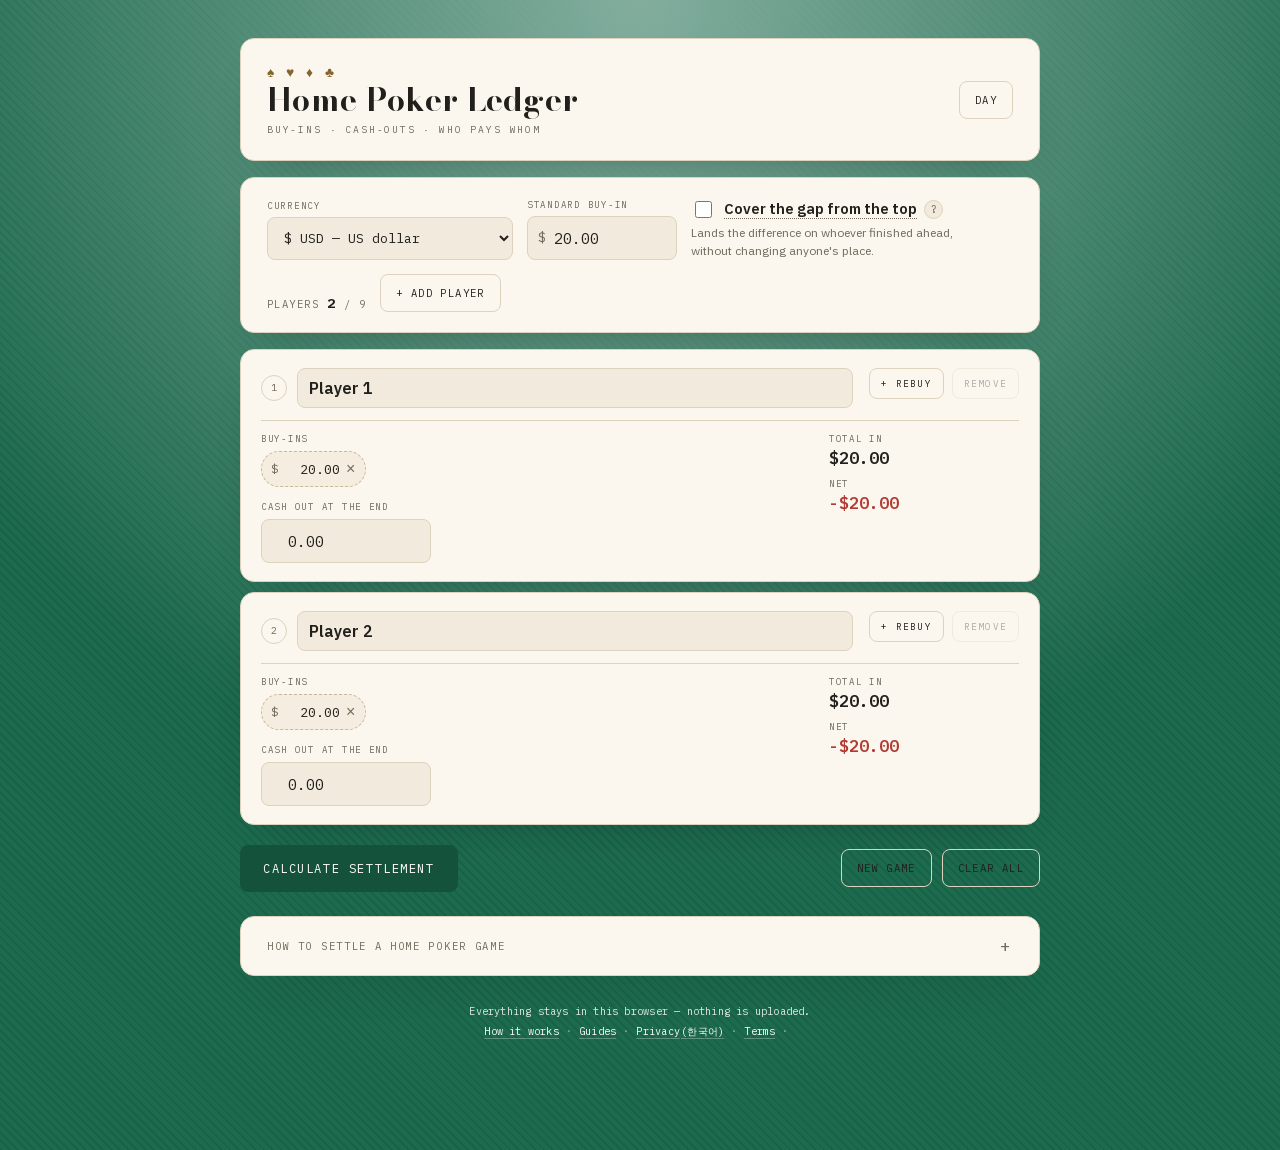
==== index.html @ dd22d35c "Always show the footer in English — remove the language-based swapping Two commits ago the footer re" ====
<!DOCTYPE html>
<html lang="en">
<head>
<meta charset="UTF-8">
<!-- Partial CSP. script-src is deliberately absent: Google supports only strict
     CSP with per-request nonces for AdSense (a domain allowlist breaks ad serving
     as their domains rotate), and GitHub Pages serves static files and cannot
     generate a nonce per request. frame-ancestors and X-Content-Type-Options are
     header-only and cannot be set from a meta tag at all. What is here is the
     subset that is both enforceable and safe for ads. See docs/launch-runbook.md. -->
<meta http-equiv="Content-Security-Policy" content="object-src 'none'; base-uri 'none'; form-action 'none'; upgrade-insecure-requests">
<meta name="referrer" content="strict-origin-when-cross-origin">
<meta name="viewport" content="width=device-width, initial-scale=1, viewport-fit=cover">
<title>Home Poker Ledger — free poker settlement calculator</title>
<meta name="description" content="Free home poker calculator. Enter each player's buy-ins and cash-out, and it works out who pays whom in the fewest transfers. 7 currencies, no signup.">
<meta name="theme-color" content="#14523c">
<meta name="apple-mobile-web-app-capable" content="yes">
<meta name="apple-mobile-web-app-status-bar-style" content="black-translucent">
<meta name="apple-mobile-web-app-title" content="Poker Ledger">
<link rel="apple-touch-icon" href="data:image/svg+xml,%3Csvg xmlns='http://www.w3.org/2000/svg' viewBox='0 0 180 180'%3E%3Crect width='180' height='180' rx='40' fill='%2314523c'/%3E%3Cpath d='M90 34c-14 20-42 34-42 58a26 26 0 0 0 42 20 26 26 0 0 0 42-20c0-24-28-38-42-58z' fill='%23fcfaf5'/%3E%3Cpath d='M84 112c2 14-4 22-10 28h32c-6-6-12-14-10-28z' fill='%23fcfaf5'/%3E%3C/svg%3E">
<link rel="preload" href="fonts/plex-sans-400-latin.woff2" as="font" type="font/woff2" crossorigin>
<link rel="preload" href="fonts/bodoni-700-latin.woff2" as="font" type="font/woff2" crossorigin>
<link rel="preload" href="fonts/plex-mono-400-latin.woff2" as="font" type="font/woff2" crossorigin>
<link rel="icon" href="data:image/svg+xml,%3Csvg xmlns='http://www.w3.org/2000/svg' viewBox='0 0 180 180'%3E%3Crect width='180' height='180' rx='40' fill='%2314523c'/%3E%3Cpath d='M90 34c-14 20-42 34-42 58a26 26 0 0 0 42 20 26 26 0 0 0 42-20c0-24-28-38-42-58z' fill='%23fcfaf5'/%3E%3Cpath d='M84 112c2 14-4 22-10 28h32c-6-6-12-14-10-28z' fill='%23fcfaf5'/%3E%3C/svg%3E">
<link rel="manifest" href="manifest.webmanifest">
<link rel="canonical" href="https://homepokerledger.com/">
<meta property="og:type" content="website">
<meta property="og:site_name" content="Home Poker Ledger">
<meta property="og:title" content="Home Poker Ledger — free poker settlement calculator">
<meta property="og:description" content="Free home poker calculator. Enter buy-ins and cash-outs for 2-9 players and get who pays whom in the fewest transfers.">
<meta property="og:url" content="https://homepokerledger.com/">
<meta property="og:image" content="https://homepokerledger.com/og.png">
<meta property="og:image:width" content="1200">
<meta property="og:image:height" content="630">
<meta property="og:image:alt" content="Home Poker Ledger — buy-ins, cash-outs, and who pays whom.">
<meta name="twitter:card" content="summary_large_image">
<meta name="twitter:title" content="Home Poker Ledger — free poker settlement calculator">
<meta name="twitter:description" content="Free home poker calculator. Enter buy-ins and cash-outs for 2-9 players and get who pays whom in the fewest transfers.">
<meta name="twitter:image" content="https://homepokerledger.com/og.png">

<style>
/* Self-hosted fonts — no third-party request, and no round trip to discover the
   URLs. Google Fonts required fetching a stylesheet from fonts.googleapis.com before
   the browser could even learn where the font files were, then a second connection to
   fonts.gstatic.com to get them. Both are gone.

   These are the exact woff2 subsets Google served, so the bytes on the wire are
   unchanged; only the origin is. IBM Plex and Bodoni Moda are both SIL OFL 1.1,
   which permits this — see fonts/OFL.txt.

   unicode-range means a browser fetches only the subsets a page actually needs;
   latin-ext is what carries the won sign, so a KRW user pulls it and nobody else does.
   The card suits and the transfer arrow are outside both subsets and fall back to a
   system font, exactly as they did before. */
@font-face{
  font-family:'Bodoni Moda';
  font-style:normal;
  font-weight:700;
  font-display:swap;
  src:url(fonts/bodoni-700-latin.woff2) format('woff2');
  unicode-range:U+0000-00FF, U+0131, U+0152-0153, U+02BB-02BC, U+02C6, U+02DA, U+02DC, U+0304, U+0308, U+0329, U+2000-206F, U+20AC, U+2122, U+2191, U+2193, U+2212, U+2215, U+FEFF, U+FFFD;
}
@font-face{
  font-family:'Bodoni Moda';
  font-style:normal;
  font-weight:700;
  font-display:swap;
  src:url(fonts/bodoni-700-latin-ext.woff2) format('woff2');
  unicode-range:U+0100-02BA, U+02BD-02C5, U+02C7-02CC, U+02CE-02D7, U+02DD-02FF, U+0304, U+0308, U+0329, U+1D00-1DBF, U+1E00-1E9F, U+1EF2-1EFF, U+2020, U+20A0-20AB, U+20AD-20C0, U+2113, U+2C60-2C7F, U+A720-A7FF;
}
@font-face{
  font-family:'IBM Plex Sans';
  font-style:normal;
  font-weight:400;
  font-display:swap;
  src:url(fonts/plex-sans-400-latin.woff2) format('woff2');
  unicode-range:U+0000-00FF, U+0131, U+0152-0153, U+02BB-02BC, U+02C6, U+02DA, U+02DC, U+0304, U+0308, U+0329, U+2000-206F, U+20AC, U+2122, U+2191, U+2193, U+2212, U+2215, U+FEFF, U+FFFD;
}
@font-face{
  font-family:'IBM Plex Sans';
  font-style:normal;
  font-weight:400;
  font-display:swap;
  src:url(fonts/plex-sans-400-latin-ext.woff2) format('woff2');
  unicode-range:U+0100-02BA, U+02BD-02C5, U+02C7-02CC, U+02CE-02D7, U+02DD-02FF, U+0304, U+0308, U+0329, U+1D00-1DBF, U+1E00-1E9F, U+1EF2-1EFF, U+2020, U+20A0-20AB, U+20AD-20C0, U+2113, U+2C60-2C7F, U+A720-A7FF;
}
@font-face{
  font-family:'IBM Plex Sans';
  font-style:normal;
  font-weight:500;
  font-display:swap;
  src:url(fonts/plex-sans-500-latin.woff2) format('woff2');
  unicode-range:U+0000-00FF, U+0131, U+0152-0153, U+02BB-02BC, U+02C6, U+02DA, U+02DC, U+0304, U+0308, U+0329, U+2000-206F, U+20AC, U+2122, U+2191, U+2193, U+2212, U+2215, U+FEFF, U+FFFD;
}
@font-face{
  font-family:'IBM Plex Sans';
  font-style:normal;
  font-weight:500;
  font-display:swap;
  src:url(fonts/plex-sans-500-latin-ext.woff2) format('woff2');
  unicode-range:U+0100-02BA, U+02BD-02C5, U+02C7-02CC, U+02CE-02D7, U+02DD-02FF, U+0304, U+0308, U+0329, U+1D00-1DBF, U+1E00-1E9F, U+1EF2-1EFF, U+2020, U+20A0-20AB, U+20AD-20C0, U+2113, U+2C60-2C7F, U+A720-A7FF;
}
@font-face{
  font-family:'IBM Plex Sans';
  font-style:normal;
  font-weight:600;
  font-display:swap;
  src:url(fonts/plex-sans-600-latin.woff2) format('woff2');
  unicode-range:U+0000-00FF, U+0131, U+0152-0153, U+02BB-02BC, U+02C6, U+02DA, U+02DC, U+0304, U+0308, U+0329, U+2000-206F, U+20AC, U+2122, U+2191, U+2193, U+2212, U+2215, U+FEFF, U+FFFD;
}
@font-face{
  font-family:'IBM Plex Sans';
  font-style:normal;
  font-weight:600;
  font-display:swap;
  src:url(fonts/plex-sans-600-latin-ext.woff2) format('woff2');
  unicode-range:U+0100-02BA, U+02BD-02C5, U+02C7-02CC, U+02CE-02D7, U+02DD-02FF, U+0304, U+0308, U+0329, U+1D00-1DBF, U+1E00-1E9F, U+1EF2-1EFF, U+2020, U+20A0-20AB, U+20AD-20C0, U+2113, U+2C60-2C7F, U+A720-A7FF;
}
@font-face{
  font-family:'IBM Plex Sans';
  font-style:normal;
  font-weight:700;
  font-display:swap;
  src:url(fonts/plex-sans-700-latin.woff2) format('woff2');
  unicode-range:U+0000-00FF, U+0131, U+0152-0153, U+02BB-02BC, U+02C6, U+02DA, U+02DC, U+0304, U+0308, U+0329, U+2000-206F, U+20AC, U+2122, U+2191, U+2193, U+2212, U+2215, U+FEFF, U+FFFD;
}
@font-face{
  font-family:'IBM Plex Sans';
  font-style:normal;
  font-weight:700;
  font-display:swap;
  src:url(fonts/plex-sans-700-latin-ext.woff2) format('woff2');
  unicode-range:U+0100-02BA, U+02BD-02C5, U+02C7-02CC, U+02CE-02D7, U+02DD-02FF, U+0304, U+0308, U+0329, U+1D00-1DBF, U+1E00-1E9F, U+1EF2-1EFF, U+2020, U+20A0-20AB, U+20AD-20C0, U+2113, U+2C60-2C7F, U+A720-A7FF;
}
@font-face{
  font-family:'IBM Plex Mono';
  font-style:normal;
  font-weight:400;
  font-display:swap;
  src:url(fonts/plex-mono-400-latin.woff2) format('woff2');
  unicode-range:U+0000-00FF, U+0131, U+0152-0153, U+02BB-02BC, U+02C6, U+02DA, U+02DC, U+0304, U+0308, U+0329, U+2000-206F, U+20AC, U+2122, U+2191, U+2193, U+2212, U+2215, U+FEFF, U+FFFD;
}
@font-face{
  font-family:'IBM Plex Mono';
  font-style:normal;
  font-weight:400;
  font-display:swap;
  src:url(fonts/plex-mono-400-latin-ext.woff2) format('woff2');
  unicode-range:U+0100-02BA, U+02BD-02C5, U+02C7-02CC, U+02CE-02D7, U+02DD-02FF, U+0304, U+0308, U+0329, U+1D00-1DBF, U+1E00-1E9F, U+1EF2-1EFF, U+2020, U+20A0-20AB, U+20AD-20C0, U+2113, U+2C60-2C7F, U+A720-A7FF;
}
@font-face{
  font-family:'IBM Plex Mono';
  font-style:normal;
  font-weight:500;
  font-display:swap;
  src:url(fonts/plex-mono-500-latin.woff2) format('woff2');
  unicode-range:U+0000-00FF, U+0131, U+0152-0153, U+02BB-02BC, U+02C6, U+02DA, U+02DC, U+0304, U+0308, U+0329, U+2000-206F, U+20AC, U+2122, U+2191, U+2193, U+2212, U+2215, U+FEFF, U+FFFD;
}
@font-face{
  font-family:'IBM Plex Mono';
  font-style:normal;
  font-weight:500;
  font-display:swap;
  src:url(fonts/plex-mono-500-latin-ext.woff2) format('woff2');
  unicode-range:U+0100-02BA, U+02BD-02C5, U+02C7-02CC, U+02CE-02D7, U+02DD-02FF, U+0304, U+0308, U+0329, U+1D00-1DBF, U+1E00-1E9F, U+1EF2-1EFF, U+2020, U+20A0-20AB, U+20AD-20C0, U+2113, U+2C60-2C7F, U+A720-A7FF;
}
@font-face{
  font-family:'IBM Plex Mono';
  font-style:normal;
  font-weight:600;
  font-display:swap;
  src:url(fonts/plex-mono-600-latin.woff2) format('woff2');
  unicode-range:U+0000-00FF, U+0131, U+0152-0153, U+02BB-02BC, U+02C6, U+02DA, U+02DC, U+0304, U+0308, U+0329, U+2000-206F, U+20AC, U+2122, U+2191, U+2193, U+2212, U+2215, U+FEFF, U+FFFD;
}
@font-face{
  font-family:'IBM Plex Mono';
  font-style:normal;
  font-weight:600;
  font-display:swap;
  src:url(fonts/plex-mono-600-latin-ext.woff2) format('woff2');
  unicode-range:U+0100-02BA, U+02BD-02C5, U+02C7-02CC, U+02CE-02D7, U+02DD-02FF, U+0304, U+0308, U+0329, U+1D00-1DBF, U+1E00-1E9F, U+1EF2-1EFF, U+2020, U+20A0-20AB, U+20AD-20C0, U+2113, U+2C60-2C7F, U+A720-A7FF;
}
@font-face{
  font-family:'IBM Plex Mono';
  font-style:normal;
  font-weight:700;
  font-display:swap;
  src:url(fonts/plex-mono-700-latin.woff2) format('woff2');
  unicode-range:U+0000-00FF, U+0131, U+0152-0153, U+02BB-02BC, U+02C6, U+02DA, U+02DC, U+0304, U+0308, U+0329, U+2000-206F, U+20AC, U+2122, U+2191, U+2193, U+2212, U+2215, U+FEFF, U+FFFD;
}
@font-face{
  font-family:'IBM Plex Mono';
  font-style:normal;
  font-weight:700;
  font-display:swap;
  src:url(fonts/plex-mono-700-latin-ext.woff2) format('woff2');
  unicode-range:U+0100-02BA, U+02BD-02C5, U+02C7-02CC, U+02CE-02D7, U+02DD-02FF, U+0304, U+0308, U+0329, U+1D00-1DBF, U+1E00-1E9F, U+1EF2-1EFF, U+2020, U+20A0-20AB, U+20AD-20C0, U+2113, U+2C60-2C7F, U+A720-A7FF;
}
  :root{
    --display:'Bodoni Moda',Didot,'Bodoni MT',Georgia,serif;
    --body:'IBM Plex Sans','Helvetica Neue',Arial,sans-serif;
    --mono:'IBM Plex Mono','SFMono-Regular',Consolas,monospace;

    --felt:#1d6b4f;
    --felt-deep:#14523c;
    --rail:#6b3f22;
    --card:#fbf7ef;
    --card-edge:#ddd2bd;
    --card-sunk:#f2ebdd;
    --ink:#22201c;
    --ink-soft:#716a5d;
    --gold:#84662c;
    --win:#1c7a4f;
    --loss:#b23b34;
    --flat:#716a5d;
    --alert:#9f6028;
    --alert-bg:#fdf1df;
    --ok-bg:#e9f5ed;
    --chip:#f4ede0;
    --chip-edge:#c8b998;
    --shadow:rgba(10,26,20,.42);
    --on-felt:#fcfaf5;
    --on-felt-dim:#dfe8e2;
  }
  @media (prefers-color-scheme: dark){
    :root:not([data-theme="light"]){
      --felt:#0d3527;
      --felt-deep:#07231a;
      --rail:#2e1c10;
      --card:#161c1a;
      --card-edge:#2c3a35;
      --card-sunk:#101614;
      --ink:#eee7da;
      --ink-soft:#93a09a;
      --gold:#d8b061;
      --win:#5fcf94;
      --loss:#f0776c;
      --flat:#93a09a;
      --alert:#eca85e;
      --alert-bg:#2a1f10;
      --ok-bg:#10261b;
      --chip:#1d2623;
      --chip-edge:#3a4a44;
      --shadow:rgba(0,0,0,.6);
      --on-felt:#eef3ef;
      --on-felt-dim:#a9bbb2;
    }
  }
  :root[data-theme="dark"]{
    --felt:#0d3527;
    --felt-deep:#07231a;
    --rail:#2e1c10;
    --card:#161c1a;
    --card-edge:#2c3a35;
    --card-sunk:#101614;
    --ink:#eee7da;
    --ink-soft:#93a09a;
    --gold:#d8b061;
    --win:#5fcf94;
    --loss:#f0776c;
    --flat:#93a09a;
    --alert:#eca85e;
    --alert-bg:#2a1f10;
    --ok-bg:#10261b;
    --chip:#1d2623;
    --chip-edge:#3a4a44;
    --shadow:rgba(0,0,0,.6);
    --on-felt:#eef3ef;
    --on-felt-dim:#a9bbb2;
  }

  *{ box-sizing:border-box; }

  body{
    margin:0;
    color:var(--ink);
    font-family:var(--body);
    background-color:var(--felt);
    background-image:
      radial-gradient(circle at 50% 0%, color-mix(in srgb, var(--felt) 55%, #ffffff) 0%, transparent 62%),
      repeating-linear-gradient(45deg, color-mix(in srgb, var(--felt-deep) 40%, transparent) 0 2px, transparent 2px 6px);
    min-height:100vh;
  }
  img{ max-width:100%; }
  [hidden]{ display:none !important; }

  .table{
    max-width:840px;
    margin:clamp(12px,3vw,44px) auto;
    padding:0 clamp(10px,2.4vw,20px) clamp(40px,6vw,70px);
  }

  /* ---- header ---- */
  .rail{
    background:var(--card);
    border:1px solid var(--card-edge);
    border-radius:14px;
    box-shadow:0 20px 44px -26px var(--shadow);
    padding:clamp(16px,3vw,24px) clamp(16px,3vw,26px);
    display:flex;
    align-items:center;
    gap:14px;
    flex-wrap:wrap;
  }
  .brand{ flex:1 1 auto; min-width:0; }
  .suits{
    font-size:.86rem;
    letter-spacing:.32em;
    color:var(--gold);
    margin-bottom:2px;
  }
  h1{
    font-family:var(--display);
    font-weight:700;
    font-size:clamp(1.6rem,3.4vw+.7rem,2.5rem);
    line-height:1.05;
    margin:0;
    letter-spacing:.01em;
  }
  .sub{
    font-family:var(--mono);
    font-size:.6rem;
    letter-spacing:.19em;
    text-transform:uppercase;
    color:var(--ink-soft);
    margin-top:6px;
  }
  .lbl{
    font-family:var(--mono);
    font-size:.57rem;
    letter-spacing:.19em;
    text-transform:uppercase;
    color:var(--ink-soft);
    display:block;
  }

  /* ---- buttons ---- */
  .btn{
    font-family:var(--mono);
    text-transform:uppercase;
    letter-spacing:.13em;
    font-size:.66rem;
    padding:11px 15px;
    border:1.5px solid var(--card-edge);
    border-radius:8px;
    background:var(--card);
    color:var(--ink);
    cursor:pointer;
    transition:background .15s ease, color .15s ease, border-color .15s ease;
  }
  .btn:hover:not(:disabled){ background:var(--ink); color:var(--card); border-color:var(--ink); }
  .btn:focus-visible{ outline:2px solid var(--gold); outline-offset:2px; }
  .btn:disabled{ opacity:.35; cursor:not-allowed; }
  .btn.primary{
    background:var(--felt-deep);
    border-color:var(--felt-deep);
    color:var(--on-felt);
    font-size:.76rem;
    padding:15px 22px;
  }
  .btn.primary:hover:not(:disabled){ background:var(--ink); border-color:var(--ink); color:var(--card); }
  .btn.ghost{ background:transparent; }
  .btn.tiny{ font-size:.58rem; padding:8px 11px; }

  /* ---- setup bar ---- */
  .setup{
    margin-top:clamp(12px,2vw,16px);
    background:var(--card);
    border:1px solid var(--card-edge);
    border-radius:14px;
    box-shadow:0 20px 44px -26px var(--shadow);
    padding:clamp(14px,2.4vw,20px) clamp(16px,3vw,26px);
    display:flex;
    align-items:flex-end;
    gap:14px;
    flex-wrap:wrap;
  }
  .field{ display:flex; flex-direction:column; gap:5px; }
  .money{
    position:relative;
    display:flex;
    align-items:center;
  }
  .money .cur{
    position:absolute;
    left:11px;
    font-family:var(--mono);
    font-size:.82rem;
    color:var(--ink-soft);
    pointer-events:none;
    white-space:nowrap;
  }
  input[type="text"],input[type="number"]{
    font-family:var(--mono);
    font-size:.95rem;
    color:var(--ink);
    background:var(--card-sunk);
    border:1.5px solid var(--card-edge);
    border-radius:8px;
    padding:11px 12px;
    width:100%;
    -moz-appearance:textfield;
  }
  input::-webkit-outer-spin-button,input::-webkit-inner-spin-button{ -webkit-appearance:none; margin:0; }
  input:focus-visible{ outline:2px solid var(--gold); outline-offset:1px; }
  /* --cur-pad is set from JS to the measured symbol width, so "CN¥" and "$"
     both clear the digits. */
  .money input{ padding-left:var(--cur-pad,24px); font-variant-numeric:tabular-nums; }
  input.bad{ border-color:var(--loss); background:color-mix(in srgb, var(--loss) 12%, var(--card-sunk)); }
  .w-default{ width:150px; }
  select#currency{
    font-family:var(--mono);
    font-size:.82rem;
    color:var(--ink);
    background:var(--card-sunk);
    border:1.5px solid var(--card-edge);
    border-radius:8px;
    padding:11px 12px;
    cursor:pointer;
    min-width:190px;
  }
  select#currency:focus-visible{ outline:2px solid var(--gold); outline-offset:1px; }

  .notice{
    margin:10px 0 0;
    background:var(--alert-bg);
    border:1.5px solid var(--alert);
    border-radius:10px;
    padding:11px 14px;
    font-size:.86rem;
    line-height:1.5;
    color:var(--ink);
  }
  .setup .spacer{ flex:1 1 auto; }
  .field.grow{ flex:1 1 300px; min-width:240px; gap:3px; position:relative; }
  .check-row{ display:flex; align-items:center; gap:7px; }
  .term{ border-bottom:1px dotted var(--ink-soft); cursor:help; }
  .info{
    flex:none;
    width:19px; height:19px;
    border-radius:50%;
    border:1.5px solid var(--card-edge);
    background:var(--card-sunk);
    color:var(--ink-soft);
    font-family:var(--mono);
    font-size:.66rem;
    line-height:1;
    padding:0;
    cursor:pointer;
    display:grid;
    place-items:center;
  }
  .info:hover,.info[aria-expanded="true"]{
    background:var(--felt-deep);
    border-color:var(--felt-deep);
    color:var(--on-felt);
  }
  .info:focus-visible{ outline:2px solid var(--gold); outline-offset:2px; }

  .tip{
    position:absolute;
    top:calc(100% + 8px);
    left:0;
    z-index:20;
    width:min(380px, calc(100vw - 44px));
    background:var(--card);
    border:1.5px solid var(--card-edge);
    border-radius:12px;
    box-shadow:0 26px 54px -22px var(--shadow);
    padding:15px 17px;
    font-size:.82rem;
    line-height:1.6;
    color:var(--ink);
  }
  .tip b{ display:block; font-size:.58rem; font-family:var(--mono);
          letter-spacing:.19em; text-transform:uppercase; color:var(--ink-soft);
          margin-bottom:8px; }
  .tip p{ margin:0 0 9px; }
  .tip .eg{
    display:flex; flex-direction:column; gap:4px;
    background:var(--card-sunk);
    border-left:2.5px solid var(--gold);
    border-radius:0 8px 8px 0;
    padding:10px 12px;
    margin:11px 0 9px;
    font-family:var(--mono);
    font-size:.73rem;
    line-height:1.55;
  }
  .tip .eg b{ display:inline; font-family:var(--mono); font-size:.73rem;
              letter-spacing:0; text-transform:none; color:var(--ink); margin:0; }
  .tip .eg-h{ color:var(--ink-soft); letter-spacing:.04em; }
  .tip .tip-foot{ margin:0; color:var(--ink-soft); font-size:.76rem; }
  .check{
    display:flex;
    align-items:center;
    gap:9px;
    cursor:pointer;
    font-size:.92rem;
    font-weight:600;
  }
  .check input{
    width:17px; height:17px;
    accent-color:var(--felt);
    cursor:pointer;
    flex:none;
  }
  .check input:focus-visible{ outline:2px solid var(--gold); outline-offset:2px; }
  .hint{
    font-size:.75rem;
    line-height:1.5;
    color:var(--ink-soft);
    max-width:46ch;
  }
  .count{
    font-family:var(--mono);
    font-size:.66rem;
    letter-spacing:.14em;
    text-transform:uppercase;
    color:var(--ink-soft);
    white-space:nowrap;
  }
  .count b{ color:var(--ink); font-size:.86rem; }

  /* ---- player rows ---- */
  .players{ margin-top:clamp(12px,2vw,16px); display:flex; flex-direction:column; gap:10px; }
  .seat{
    background:var(--card);
    border:1px solid var(--card-edge);
    border-radius:14px;
    box-shadow:0 18px 40px -28px var(--shadow);
    padding:clamp(13px,2.2vw,18px) clamp(14px,2.6vw,20px);
    display:grid;
    grid-template-columns:1fr auto;
    gap:12px 16px;
    align-items:start;
  }
  .seat-head{ display:flex; align-items:center; gap:10px; min-width:0; }
  .seat-no{
    font-family:var(--mono);
    font-size:.62rem;
    color:var(--ink-soft);
    border:1.5px solid var(--card-edge);
    border-radius:50%;
    width:26px; height:26px;
    display:grid; place-items:center;
    flex:none;
  }
  .seat-head input{ font-family:var(--body); font-weight:600; font-size:1rem; padding:9px 11px; }
  .seat-tools{ display:flex; align-items:center; gap:8px; }

  .stakes{
    grid-column:1 / -1;
    display:grid;
    grid-template-columns:1fr;
    gap:12px;
    border-top:1px solid var(--card-edge);
    padding-top:12px;
  }
  @media (min-width:660px){
    .stakes{ grid-template-columns:1fr 190px; align-items:start; }
  }

  .chips{ display:flex; flex-wrap:wrap; align-items:center; gap:7px; margin-top:6px; }
  .chip{
    position:relative;
    display:inline-flex;
    align-items:center;
    background:var(--chip);
    border:1.5px dashed var(--chip-edge);
    border-radius:999px;
    padding-left:9px;
  }
  .chip input{
    width:64px;
    border:0;
    background:transparent;
    padding:8px 2px 8px 8px;
    font-size:.85rem;
    text-align:right;
    font-variant-numeric:tabular-nums;
  }
  .chip input:focus-visible{ outline:2px solid var(--gold); outline-offset:1px; border-radius:4px; }
  .chip .cur{ font-family:var(--mono); font-size:.72rem; color:var(--ink-soft); }
  .chip .x{
    border:0;
    background:transparent;
    color:var(--ink-soft);
    cursor:pointer;
    font-size:1rem;
    line-height:1;
    padding:8px 10px 8px 4px;
    border-radius:999px;
  }
  .chip .x:hover{ color:var(--loss); }
  .chip .x:focus-visible{ outline:2px solid var(--gold); outline-offset:-2px; }
  .chip.bad{ border-color:var(--loss); border-style:solid; }
  .no-chips{
    font-family:var(--mono);
    font-size:.68rem;
    color:var(--ink-soft);
    padding:8px 0;
  }

  .tally{
    display:flex;
    gap:18px;
    justify-content:flex-start;
    font-family:var(--mono);
    font-variant-numeric:tabular-nums;
    margin-top:10px;
  }
  @media (min-width:660px){
    .tally{ flex-direction:column; gap:10px; margin-top:0; }
  }
  .tally div{ min-width:0; }
  .tally .v{ font-size:1.02rem; font-weight:600; display:block; margin-top:2px; }
  .v.up{ color:var(--win); }
  .v.down{ color:var(--loss); }
  .v.flat{ color:var(--flat); }


  /* ---- guide ---- */
  .guide{
    margin-top:clamp(16px,2.6vw,24px);
    background:var(--card);
    border:1px solid var(--card-edge);
    border-radius:14px;
    box-shadow:0 20px 44px -26px var(--shadow);
    overflow:hidden;
  }
  .guide summary{
    cursor:pointer;
    padding:clamp(15px,2.4vw,20px) clamp(16px,3vw,26px);
    font-family:var(--mono);
    font-size:.66rem;
    letter-spacing:.16em;
    text-transform:uppercase;
    color:var(--ink-soft);
    list-style:none;
    display:flex;
    align-items:center;
    gap:10px;
  }
  .guide summary::-webkit-details-marker{ display:none; }
  .guide summary::after{
    content:"+";
    margin-left:auto;
    font-size:1.1rem;
    line-height:1;
    color:var(--ink-soft);
  }
  .guide[open] summary::after{ content:"\2212"; }
  .guide summary:hover{ color:var(--ink); }
  .guide summary:focus-visible{ outline:2px solid var(--gold); outline-offset:-3px; }
  .guide-body{
    padding:0 clamp(16px,3vw,26px) clamp(20px,3vw,30px);
    max-width:68ch;
    font-size:.94rem;
    line-height:1.72;
    color:var(--ink);
  }
  .guide-body .lede{
    font-size:1.02rem;
    color:var(--ink);
    border-left:2.5px solid var(--gold);
    padding-left:15px;
    margin-top:0;
  }
  .guide-body h2{
    font-family:var(--display);
    font-weight:700;
    font-size:1.32rem;
    line-height:1.25;
    margin:30px 0 10px;
    text-wrap:balance;
  }
  .guide-body h3{
    font-family:var(--body);
    font-weight:700;
    font-size:1rem;
    margin:22px 0 8px;
  }
  .guide-body p{ margin:0 0 13px; }
  .guide-body ul{ margin:0 0 15px; padding-left:20px; }
  .guide-body li{ margin-bottom:7px; }
  .guide-body strong{ font-weight:700; }

  /* ---- actions ---- */
  .actions{
    margin-top:clamp(14px,2.4vw,20px);
    display:flex;
    gap:10px;
    flex-wrap:wrap;
    align-items:center;
  }
  .actions .spacer{ flex:1 1 auto; }

  /* ---- results ---- */
  .result{
    margin-top:clamp(14px,2.4vw,20px);
    background:var(--card);
    border:1px solid var(--card-edge);
    border-radius:14px;
    box-shadow:0 22px 50px -26px var(--shadow);
    padding:clamp(16px,3vw,26px);
  }
  .result h2{
    font-family:var(--display);
    font-weight:700;
    font-size:1.5rem;
    margin:0 0 4px;
  }
  .banner{
    border-radius:10px;
    padding:13px 15px;
    margin:14px 0 18px;
    font-size:.92rem;
    line-height:1.55;
    border:1.5px solid var(--card-edge);
    background:var(--card-sunk);
  }
  .banner.ok{ border-color:var(--win); background:var(--ok-bg); }
  .banner.warn{ border-color:var(--alert); background:var(--alert-bg); }
  .banner b{ font-family:var(--mono); font-variant-numeric:tabular-nums; }
  .banner .head{
    display:block;
    font-family:var(--mono);
    font-size:.6rem;
    letter-spacing:.19em;
    text-transform:uppercase;
    margin-bottom:5px;
    color:var(--ink-soft);
  }
  .banner.warn .head{ color:var(--alert); }
  .banner.ok .head{ color:var(--win); }

  ol.transfers{ list-style:none; margin:0; padding:0; display:flex; flex-direction:column; gap:8px; }
  ol.transfers li{
    display:flex;
    align-items:center;
    gap:10px;
    flex-wrap:wrap;
    background:var(--card-sunk);
    border:1.5px solid var(--card-edge);
    border-radius:10px;
    padding:12px 14px;
    font-size:.98rem;
  }
  ol.transfers .who{ font-weight:700; }
  ol.transfers .arrow{ color:var(--gold); font-family:var(--mono); }
  ol.transfers .amt{
    margin-left:auto;
    font-family:var(--mono);
    font-weight:600;
    font-variant-numeric:tabular-nums;
    font-size:1.05rem;
  }
  .none{ font-size:.95rem; color:var(--ink-soft); }

  table.summary{
    width:100%;
    border-collapse:collapse;
    margin-top:20px;
    font-family:var(--mono);
    font-size:.85rem;
  }
  .summary caption{
    text-align:left;
    font-size:.57rem;
    letter-spacing:.19em;
    text-transform:uppercase;
    color:var(--ink-soft);
    margin-bottom:8px;
  }
  .summary th,.summary td{
    border-bottom:1.5px solid var(--card-edge);
    padding:9px 8px;
    text-align:right;
    font-variant-numeric:tabular-nums;
  }
  .summary th:first-child,.summary td:first-child{ text-align:left; font-family:var(--body); }
  .summary thead th{
    font-size:.55rem;
    font-weight:500;
    letter-spacing:.11em;
    text-transform:uppercase;
    color:var(--ink-soft);
  }
  .summary tfoot td{ font-weight:600; border-bottom:0; border-top:1.5px solid var(--ink); }

  .foot{
    margin-top:clamp(18px,3vw,26px);
    font-family:var(--mono);
    font-size:.64rem;
    line-height:1.95;
    letter-spacing:.02em;
    color:var(--on-felt-dim);
    text-align:center;
  }
  .foot a{ color:var(--on-felt); text-decoration:none; border-bottom:1px solid rgba(255,255,255,.28); }
  .foot a:hover{ border-bottom-color:var(--on-felt); }
  .foot a:focus-visible{ outline:2px solid var(--on-felt); outline-offset:3px; border-radius:2px; }
  .foot .sep{ opacity:.5; margin:0 7px; }

  @media (max-width:560px){
    .seat{ grid-template-columns:1fr; }
    .seat-tools{ justify-content:flex-end; }
    .actions .btn{ flex:1 1 auto; }
    .actions .btn.primary{ flex-basis:100%; }
  }

  @media (prefers-reduced-motion: reduce){
    *{ transition-duration:.01ms !important; animation-duration:.01ms !important; }
  }
</style>
<script type="application/ld+json">
{
  "@context": "https://schema.org",
  "@type": "WebApplication",
  "name": "Home Poker Ledger",
  "url": "https://homepokerledger.com/",
  "applicationCategory": "FinanceApplication",
  "applicationSubCategory": "Settlement calculator",
  "operatingSystem": "Any browser",
  "browserRequirements": "Requires JavaScript",
  "description": "Free home poker calculator. Enter each player's buy-ins and cash-out and it works out who pays whom in the fewest transfers, for 2-9 players in seven currencies.",
  "offers": { "@type": "Offer", "price": "0", "priceCurrency": "USD" },
  "isAccessibleForFree": true,
  "inLanguage": "en",
  "featureList": [
    "Settles a home poker game in the fewest possible transfers",
    "Tracks every rebuy as a separate entry",
    "Detects a chip count that does not match the buy-ins",
    "Optionally covers the shortfall from the players who finished ahead",
    "Seven currencies including KRW and JPY, which have no minor unit",
    "Runs entirely in the browser with no account and no server"
  ]
}
</script>
</head>
<body>

<main class="table">

  <header class="rail">
    <div class="brand">
      <div class="suits">&spades; &hearts; &diams; &clubs;</div>
      <h1>Home Poker Ledger</h1>
      <div class="sub">Buy-ins &middot; Cash-outs &middot; Who pays whom</div>
    </div>
    <button class="btn ghost" id="themeBtn" type="button" aria-label="Change colour scheme">
      <span id="themeName">Auto</span>
    </button>
  </header>

  <section class="setup">
    <div class="field">
      <label class="lbl" for="currency">Currency</label>
      <select id="currency"></select>
    </div>
    <div class="field">
      <label class="lbl" for="defaultBuyIn">Standard buy-in</label>
      <div class="money w-default">
        <span class="cur" id="defaultCur">$</span>
        <input type="text" id="defaultBuyIn" inputmode="decimal" value="20.00">
      </div>
    </div>
    <div class="field grow">
      <div class="check-row">
        <label class="check">
          <input type="checkbox" id="absorb">
          <span class="term" id="absorbTerm">Cover the gap from the top</span>
        </label>
        <button class="info" type="button" id="absorbInfo"
                aria-expanded="false" aria-controls="absorbTip"
                aria-label="How covering the gap works">?</button>
      </div>
      <span class="hint">Lands the difference on whoever finished ahead, without changing
        anyone's place.</span>

      <div class="tip" id="absorbTip" role="tooltip" hidden>
        <b>How it works</b>
        <p>A chip count that doesn't match the buy-ins leaves money belonging to nobody.
          Turn this on and that difference lands on the players who finished ahead,
          starting at the top.</p>
        <p>One runaway winner covers it alone &mdash; they're far enough clear that paying
          it doesn't cost them first place.</p>
        <p>When the leaders finish close together, letting one of them absorb it all would
          drop them below the other. So they chop it instead: half each for two, thirds for
          three, quarters for four.</p>
        <p>Either way nobody swaps places. The biggest winner is still the biggest winner,
          second is still second &mdash; only the amounts move.</p>
        <div class="eg">
          <span class="eg-h">Alice +$40 &middot; Bob +$32</span>
          <span><b>$4</b> unaccounted &rarr; Alice covers it alone &rarr; +$36 / +$32</span>
          <span><b>$10</b> &rarr; alone she'd fall behind Bob, so they halve it &rarr; +$35 / +$27</span>
        </div>
        <p class="tip-foot">Chips come up <em>short</em> instead? Same idea on the other
          side &mdash; the biggest loser's debt comes down first.</p>
      </div>
    </div>
    <div class="spacer"></div>
    <div class="count">Players <b id="countOut">0</b> / 9</div>
    <button class="btn" id="addBtn" type="button">+ Add player</button>
  </section>

  <p class="notice" id="notice" hidden role="status"></p>

  <section class="players" id="players"></section>

  <div class="actions">
    <button class="btn primary" id="calcBtn" type="button">Calculate settlement</button>
    <div class="spacer"></div>
    <button class="btn ghost" id="newBtn" type="button">New game</button>
    <button class="btn ghost" id="clearBtn" type="button">Clear all</button>
  </div>

  <section class="result" id="result" hidden aria-live="polite"></section>


  <details class="guide" id="guide">
    <summary><span>How to settle a home poker game</span></summary>
    <div class="guide-body">

      <p class="lede">Most home games end the same way: everyone counts their chips, someone
        does arithmetic on a phone, the numbers don't quite add up, and the last twenty
        minutes of the night are spent arguing about five dollars. Here is how the settling
        actually works, why the count so often misses, and what to do when it does.</p>

      <h2>Nobody pays the pot &mdash; players pay each other</h2>

      <p>A home game has no house. The money that goes in is the money that comes out, so the
        only thing that matters at the end is each player's <strong>net</strong>: what they
        cashed out minus everything they bought in for. Someone who bought in twice for $20
        and finished with $65 in chips is up $25. Someone who bought in once and busted is
        down $20.</p>

      <p>Add every net together and, if the count is right, they come to exactly zero. The
        winners are owed precisely what the losers owe. Settling is then a matter of matching
        one to the other with as few payments as possible &mdash; there is no reason for six
        people to send six separate transfers when three will do. Pairing the biggest winner
        with the biggest loser, then working down, always settles a table of <em>n</em>
        players in at most <em>n</em>&nbsp;&minus;&nbsp;1 payments.</p>

      <p>This is worth insisting on. The alternative &mdash; everyone pays into a pile and the
        winners take from it &mdash; needs someone to hold cash all night and creates far more
        transactions than it resolves.</p>

      <h2>Why the chips almost never add up</h2>

      <p>The count comes up wrong more often than not, and it is rarely anyone's fault:</p>

      <ul>
        <li>A rebuy gets handed over mid-hand and nobody writes it down.</li>
        <li>Someone leaves early, cashes out, and their chips get folded back into the tray.</li>
        <li>A stack gets miscounted &mdash; easy at 2am with mixed denominations.</li>
        <li>A chip ends up on the floor, in a pocket, or under the sofa.</li>
      </ul>

      <p>The direction of the error tells you what happened, and the two cases are genuinely
        different problems:</p>

      <h3>More chips than money went in</h3>

      <p>If the buy-ins total $300 but the chips count $320, the table is claiming $20 that
        was never paid in. Almost always this means a buy-in went unrecorded &mdash; someone
        rebought and it was missed. <strong>Check the buy-ins first.</strong> If you can find
        the missing one, the books balance and no one has to lose anything.</p>

      <p>If you genuinely cannot find it, that $20 does not exist and somebody has to absorb
        it. The winners cannot all be paid in full.</p>

      <h3>Fewer chips than money went in</h3>

      <p>If $300 went in but only $285 is counted, $15 of chips has gone missing. Look under
        the table before you do anything else. Failing that, the losers collectively owe more
        than the winners are claiming, and the surplus has no owner.</p>

      <h2>When the count won't reconcile</h2>

      <p>Once you have looked and the gap is still there, someone has to eat it, and the
        fairest answer is not obvious. Splitting it equally across everyone punishes the
        players who lost money already. Making the person who miscounted pay assumes you know
        who that was.</p>

      <p>The approach this tool offers &mdash; the <strong>Cover the gap from the top</strong>
        option &mdash; puts it on the players who finished ahead, starting with the biggest
        winner. The reasoning is simple: they are the ones with winnings to give up, and a
        small dent in a good night hurts less than deepening someone's loss.</p>

      <p>The refinement that makes it fair is what happens when the top players finished close
        together. If the biggest winner is far out in front, they cover the whole thing alone
        and are still comfortably ahead. But if the top two are within a few dollars of each
        other, making one of them pay it all would leapfrog the other &mdash; so they split
        it, half each. Three players bunched at the top split it in thirds, four in quarters.
        Nobody ever changes position; the amounts move, the standings don't.</p>

      <p>It is off by default, and leaving it off is a perfectly good choice. Some tables would
        rather see the raw discrepancy and decide in the moment &mdash; often the right call,
        because a large gap usually means a genuine bookkeeping mistake worth finding rather
        than a rounding error worth absorbing.</p>

      <h2>House rules worth agreeing before you deal</h2>

      <p>Nearly every end-of-night argument traces back to something nobody agreed at the
        start. Five minutes beforehand saves an hour afterwards:</p>

      <ul>
        <li><strong>Buy-in and rebuy amounts.</strong> Fixed, or can people top up to any
          number? Fixed is easier to track and easier to settle.</li>
        <li><strong>Who records rebuys.</strong> One person, writing it down every time. This
          single rule prevents most discrepancies.</li>
        <li><strong>Leaving early.</strong> Count that player's chips at the moment they
          leave, in front of someone else, and record it.</li>
        <li><strong>How people pay up.</strong> Cash on the night, or transfers before
          everyone goes to bed. Debts that survive the night have a way of surviving the
          month.</li>
        <li><strong>Rounding.</strong> If you play with change, decide whether you settle to
          the cent or to the nearest dollar.</li>
      </ul>

      <h2>Keeping a tally across a season</h2>

      <p>A single night says almost nothing about how anyone plays &mdash; variance swamps
        skill over a few hours. What is interesting is the running total across a season, and
        that only exists if someone records each night's nets somewhere. Copy the settlement
        out at the end of each game and keep them together; after a dozen sessions you will
        have something worth looking at, and it settles the question of who is actually
        winning far better than anyone's memory of last month.</p>

      <h2>About this tool</h2>

      <p>Everything here runs in your browser. There is no account, no server, and nothing is
        uploaded &mdash; the numbers you type never leave your device, which also means a game
        entered on your phone won't appear on your laptop. It handles 2&ndash;9 players, seven
        currencies including yen and won (which have no decimal places), and as many rebuys
        per player as the night calls for. It is free, and it always will be.</p>

    </div>
  </details>

  <!-- Reserved for an ad unit. Stays hidden and occupies no space until a unit is
       placed here; see ADSENSE.md. Nothing is loaded from Google today. -->
  <aside class="adslot" id="adslot" hidden aria-hidden="true"></aside>

  <footer class="foot">
    Everything stays in this browser &mdash; nothing is uploaded.<br>
    <a href="how-it-works.html">How it works</a><span class="sep">&middot;</span><a href="guides/">Guides</a><span class="sep">&middot;</span><a href="privacy.html" hreflang="en">Privacy</a>&#8202;<a href="privacy-ko.html" lang="ko" hreflang="ko" aria-label="개인정보처리방침 — the privacy policy in Korean">(한국어)</a><span class="sep">&middot;</span><a href="terms.html">Terms</a><span class="sep">&middot;</span><a href="#" data-consent-reopen hidden>Cookie settings</a>
  </footer>

</main>

<script>
(function(){
  "use strict";

  var KEY = "poker.ledger.v1";
  var MIN_PLAYERS = 2, MAX_PLAYERS = 9;
  /* Bounds that keep every total inside the range JavaScript can represent exactly.
     Money is held as an integer count of minor units, and integers stay exact only up
     to Number.MAX_SAFE_INTEGER (9,007,199,254,740,991). Past that, arithmetic silently
     rounds — which for a tool about who owes whom is the worst possible failure, since
     nothing looks wrong.

     Worst case here is MAX_PLAYERS x MAX_BUYINS x MAX_AMOUNT in minor units
     = 9 x 100 x 1e11 = 9e13, comfortably inside the safe range with room to spare.
     A billion of any supported currency is far past a plausible home game, so the
     cap only ever catches a typo. */
  var MAX_AMOUNT = 1e9;      /* per entry, in major units */
  var MAX_BUYINS = 100;      /* rebuys per player */
  var THEMES = ["dark","light"];
  var THEME_LABEL = { dark:"Night", light:"Day" };
  /* Read once to pick a starting side; the page never follows the OS after that. */
  function systemTheme(){
    try{
      return window.matchMedia("(prefers-color-scheme: dark)").matches ? "dark" : "light";
    }catch(e){ return "dark"; }
  }

  var root = document.documentElement;
  var playersEl = document.getElementById("players");
  var resultEl = document.getElementById("result");
  var countOut = document.getElementById("countOut");
  var addBtn = document.getElementById("addBtn");
  var calcBtn = document.getElementById("calcBtn");
  var newBtn = document.getElementById("newBtn");
  var clearBtn = document.getElementById("clearBtn");
  var themeBtn = document.getElementById("themeBtn");
  var themeName = document.getElementById("themeName");
  var defaultInput = document.getElementById("defaultBuyIn");
  var defaultCur = document.getElementById("defaultCur");
  var currencySel = document.getElementById("currency");
  var noticeEl = document.getElementById("notice");
  var absorbBox = document.getElementById("absorb");
  var absorbTerm = document.getElementById("absorbTerm");
  var absorbInfo = document.getElementById("absorbInfo");
  var absorbTip = document.getElementById("absorbTip");

  /* Symbols are ours, not Intl's: in their own locales SGD formats as a bare "$"
     (identical to USD) and CNY as "\u00a5" (identical to JPY). "dec" is the number of
     minor units — yen and won have none. */
  /* `def` is the standard buy-in a fresh table starts on, in that currency's smallest
     unit. Set from what home games actually use, not from an exchange rate — a rate
     drifts and produces buy-ins like 47,300, which nobody hands over.

     What the sources say (checked Sept 2026):
       US    "typically $20"; $25 and $50 also very popular; $100 occasional
             — pokerchipforum.com home cash game threads
       UK    £20-£200 overall; 100-200 big blinds, so £25-50 at 25p/25p
             — pokersupplies.uk home game guide
       KR    홀덤펍 ₩10,000-30,000 casual, ₩50,000+ for events
             — holdemmaster.com. Home-game data is scarce; Korea's rules on
               private play make it a thin literature.
       JP    home games are frequently played for no money at all, so the figure
             here is nominal rather than typical.
       EUR / SGD / CNY have no direct data and follow the same band.

     Every source converges on 100 big blinds as the anchor, which at the common
     casual stakes lands at 20-50 of the local unit.

     $20 is also what this site's own guides teach throughout — including the chip
     table in guides/chip-denominations.html, which adds to exactly $20. A default
     that contradicted the documentation would be its own small bug. */
  var CURRENCIES = {
    USD:{ sym:"$",       name:"US dollar",        dec:2, loc:"en-US", def:2000   },  /* $20 */
    EUR:{ sym:"\u20ac",      name:"Euro",             dec:2, loc:"en-IE", def:2000   },  /* EUR 20 */
    GBP:{ sym:"\u00a3",      name:"British pound",    dec:2, loc:"en-GB", def:2000   },  /* GBP 20 */
    SGD:{ sym:"S$",      name:"Singapore dollar", dec:2, loc:"en-SG", def:2000   },  /* S$20 */
    CNY:{ sym:"CN\u00a5",    name:"Chinese yuan",     dec:2, loc:"zh-CN", def:10000  },  /* CN\u00a5100, one note */
    JPY:{ sym:"\u00a5",      name:"Japanese yen",     dec:0, loc:"ja-JP", def:3000   },  /* \u00a53,000 */
    KRW:{ sym:"\u20a9",      name:"Korean won",       dec:0, loc:"ko-KR", def:30000  }   /* \u20a930,000 */
  };
  var CURRENCY_ORDER = ["USD","EUR","GBP","SGD","CNY","JPY","KRW"];

  /* state: money is always an integer count of the active currency's smallest unit
     — cents for USD, whole won for KRW. "" means the field is blank. */
  var state = {
    players: [],
    defaultBuyIn: CURRENCIES.USD.def,
    currency: "USD",
    absorb: false
  };
  var themeState = null;   /* resolved at boot from storage, else from the OS */

  /* ---------- money ---------- */
  function cur(){ return CURRENCIES[state.currency] || CURRENCIES.USD; }
  function minor(code){
    var c = CURRENCIES[code] || CURRENCIES.USD;
    return Math.pow(10, c.dec);
  }

  /* parseMoney returns minor units, or null when the text is not a usable number.
     Blank counts as 0 so an empty cash-out reads as "busted", not as an error.
     Any symbol or grouping separator is stripped, so pasted amounts just work. */
  function parseMoney(text){
    var raw = String(text == null ? "" : text).trim();
    if(raw === "") return 0;
    /* Drop grouping separators, then a symbol run at either edge — so "CN\u00a51,250.50"
       and "50.00 USD" both parse, while interior junk like "12abc34" still fails. */
    var t = raw.replace(/[\s,'\u00a0\u2019]/g, "")
               .replace(/^[^\d.\-]+/, "")
               .replace(/[^\d.]+$/, "");
    if(t === "" || t === "." || t === "-") return null;
    if(!/^-?\d*\.?\d*$/.test(t)) return null;
    var n = parseFloat(t);
    /* Above MAX_AMOUNT the value cannot be held exactly once it is scaled to minor
       units, and the old code returned it anyway: typing twenty 9s displayed
       $100,000,000,000,000,000,000.00 — a different number from the one entered, with
       no indication anything had happened. Rejecting marks the field and keeps the
       last good value, which is the honest failure. */
    if(!isFinite(n) || n < 0 || n > MAX_AMOUNT) return null;
    return Math.round(n * minor(state.currency));
  }
  function fmt(units){
    var c = cur();
    var sign = units < 0 ? "-" : "";
    var major = Math.abs(units) / Math.pow(10, c.dec);
    var digits;
    try{
      digits = new Intl.NumberFormat(c.loc, {
        minimumFractionDigits: c.dec, maximumFractionDigits: c.dec
      }).format(major);
    }catch(e){
      digits = major.toFixed(c.dec);
    }
    return sign + c.sym + digits;
  }
  function fmtSigned(units){
    if(units === 0) return fmt(0);
    return (units > 0 ? "+" : "") + fmt(units);
  }
  function toInput(units){ return (units / Math.pow(10, cur().dec)).toFixed(cur().dec); }

  /* Switching currency relabels, it does not convert: $20 becomes \u20a920. Values are
     re-quantized to the new precision, which is lossy going into a zero-decimal
     currency — the caller warns when that actually changed something. */
  function convertAll(from, to){
    var mf = minor(from), mt = minor(to);
    var changed = false;
    function re(units){
      var out = Math.round(units / mf * mt);
      if(Math.round(out / mt * mf) !== units) changed = true;
      return out;
    }
    state.players.forEach(function(p){
      p.buyIns = p.buyIns.map(re);
      p.cashOut = re(p.cashOut);
    });
    state.defaultBuyIn = re(state.defaultBuyIn);
    return changed;
  }

  /* ---------- persistence ---------- */
  function save(){
    try{
      localStorage.setItem(KEY, JSON.stringify({
        players: state.players.map(function(p){
          return { name:p.name, buyIns:p.buyIns.slice(), cashOut:p.cashOut };
        }),
        defaultBuyIn: state.defaultBuyIn,
        currency: state.currency,
        absorb: state.absorb,
        theme: themeState
      }));
    }catch(e){}
  }
  function clampUnits(c){
    if(typeof c !== "number" || !isFinite(c) || c < 0) return 0;
    return Math.min(Math.round(c), MAX_AMOUNT * minor(state.currency));
  }
  function load(){
    try{
      var s = JSON.parse(localStorage.getItem(KEY) || "null");
      if(!s) return false;
      if(THEMES.indexOf(s.theme) >= 0) themeState = s.theme;
      else if(s.theme === "auto") themeState = systemTheme();
      state.currency = CURRENCIES[s.currency] ? s.currency : "USD";
      state.absorb = s.absorb === true;
      if(typeof s.defaultBuyIn === "number" && isFinite(s.defaultBuyIn) && s.defaultBuyIn >= 0){
        state.defaultBuyIn = Math.round(s.defaultBuyIn);
      }
      if(!Array.isArray(s.players) || s.players.length < MIN_PLAYERS) return false;
      state.players = s.players.slice(0, MAX_PLAYERS).map(function(p, i){
        return {
          name: typeof p.name === "string" ? p.name.slice(0, 40) : "Player " + (i + 1),
          /* localStorage is editable by hand, so treat it as untrusted input and
             apply the same bounds as the keyboard does. */
          buyIns: (Array.isArray(p.buyIns) ? p.buyIns : []).slice(0, MAX_BUYINS).map(clampUnits),
          cashOut: clampUnits(p.cashOut)
        };
      });
      return true;
    }catch(e){ return false; }
  }

  /* ---------- currency ---------- */
  function buildCurrencyPicker(){
    CURRENCY_ORDER.forEach(function(code){
      var c = CURRENCIES[code];
      var o = document.createElement("option");
      o.value = code;
      o.textContent = c.sym + "  " + code + " \u2014 " + c.name;
      currencySel.appendChild(o);
    });
  }

  /* The symbol sits over the input, so the padding has to follow its width.
     Both faces are monospaced, which makes ch an exact measure. */
  function applyCurrency(){
    var c = cur();
    currencySel.value = state.currency;
    defaultCur.textContent = c.sym;
    document.documentElement.style.setProperty(
      "--cur-pad", "calc(" + c.sym.length + "ch + 17px)"
    );
    defaultInput.inputMode = c.dec === 0 ? "numeric" : "decimal";
  }

  function showNotice(text){
    if(!text){ noticeEl.hidden = true; noticeEl.textContent = ""; return; }
    noticeEl.textContent = text;
    noticeEl.hidden = false;
  }

  currencySel.addEventListener("change", function(){
    var from = state.currency;
    var to = CURRENCIES[currencySel.value] ? currencySel.value : "USD";
    if(to === from) return;

    /* On an untouched table, re-default to a buy-in that makes sense in the new
       currency. Rescaling by the minor unit alone would turn $50 into 50 won, which
       is not a buy-in in any game. On a table with real amounts in it, keep the old
       behaviour and only fix the decimal places. */
    var fresh = isPristine();
    var rounded = false;
    if(fresh){
      state.defaultBuyIn = CURRENCIES[to].def;
      state.players.forEach(function(p){
        p.buyIns = [state.defaultBuyIn];
        p.cashOut = 0;
      });
    } else {
      rounded = convertAll(from, to);
    }

    state.currency = to;
    applyCurrency();
    hideResult();          /* a settlement priced in the old currency must not linger */
    save();
    render();
    /* Switching mid-game keeps the numbers you typed — it does not apply an exchange
       rate, and never has. Silently reinterpreting 120 dollars as 120 won is the kind
       of thing you notice at settlement, so say it out loud. */
    showNotice(fresh
      ? "Standard buy-in set to " + fmt(state.defaultBuyIn) + "."
      : "Amounts were kept as typed, not converted to " + cur().name.toLowerCase() + "." +
        (rounded ? " Some were rounded to whole units." : ""));
  });

  /* ---------- theme ---------- */
  function applyTheme(){
    root.setAttribute("data-theme", themeState);
    themeName.textContent = THEME_LABEL[themeState];
  }
  themeBtn.addEventListener("click", function(){
    themeState = THEMES[(THEMES.indexOf(themeState) + 1) % THEMES.length];
    applyTheme();
    save();
  });

  /* ---------- player helpers ---------- */
  function makePlayer(i){
    return { name:"Player " + (i + 1), buyIns:[state.defaultBuyIn], cashOut:0 };
  }
  /* True while nothing has actually been entered: every seat still holds exactly one
     buy-in at the standard amount and nobody has cashed out. Switching currency is
     free to re-default the table in that state, and must not touch it otherwise —
     a game in progress is real data and its numbers are not ours to reinvent. */
  function isPristine(){
    return state.players.every(function(p){
      return p.buyIns.length === 1 &&
             p.buyIns[0] === state.defaultBuyIn &&
             (p.cashOut === 0 || p.cashOut === "");
    });
  }
  function totalIn(p){
    return p.buyIns.reduce(function(a, c){ return a + c; }, 0);
  }
  function netOf(p){ return p.cashOut - totalIn(p); }

  /* ---------- settlement ---------- */
  /* Divide a gap equally among the fewest top players that can take it without
     disturbing the order — the leader alone if they are clear enough, otherwise half
     each, then thirds, then fourths. Equal shares leave every gap between the players
     unchanged, which is what keeps the ranking intact; the search below only has to
     decide who is in the group. Mutates `mags`, returns what each index gave up. */
  function splitFromTop(mags, total){
    var taken = mags.map(function(){ return 0; });
    var order = mags.map(function(v, i){ return i; })
                    .sort(function(a, b){ return mags[b] - mags[a]; });
    var n = order.length;
    if(total <= 0 || !n) return taken;

    /* The group's lowest member pays the odd unit, so test against ceil, not floor.
       Below the last winner there is nobody to tie with, so ending at exactly zero is
       allowed — that is what comparing against -1 means. */
    for(var k = 1; k <= n; k++){
      var share = Math.ceil(total / k);
      var below = k < n ? mags[order[k]] : -1;
      if(mags[order[k - 1]] - share > below){
        var per = Math.floor(total / k), rem = total % k;
        for(var i = 0; i < k; i++){
          /* the extra unit goes to the BOTTOM of the group: giving it to the leader
             is what could put them a unit behind second place */
          var cut = per + (i >= k - rem ? 1 : 0);
          mags[order[i]] -= cut;
          taken[order[i]] += cut;
        }
        return taken;
      }
    }

    /* No group can take it and stay ranked — the gap outruns the winnings. Split it
       across everyone, zeroing whoever cannot cover their share and re-dividing the
       remainder among the rest. Only reachable on a wild miscount. */
    var active = order.slice(), left = total;
    while(left > 0 && active.length){
      var k2 = active.length, per2 = Math.floor(left / k2);
      var lowest = mags[active[k2 - 1]];
      if(lowest > per2 || (lowest === per2 && left % k2 === 0)){
        var rem2 = left % k2;
        for(var a = 0; a < k2; a++){
          var cut2 = per2 + (a >= k2 - rem2 ? 1 : 0);
          mags[active[a]] -= cut2;
          taken[active[a]] += cut2;
        }
        left = 0;
      }else{
        var idx = active.pop();
        left -= mags[idx];
        taken[idx] += mags[idx];
        mags[idx] = 0;
      }
    }
    return taken;
  }

  /* Close a chip-count gap by levelling it off the top. Which side pays depends on the
     sign: when the chips claim more than went in (diff > 0) the winners are claiming
     money that is not there, so their profits come down; when the chips come up short
     (diff < 0) the losers owe more than anyone is claiming, so their debts come down.
     Either way the adjusted nets sum to exactly zero — see the note in CLAUDE.md. */
  function absorbGap(entries, diff){
    if(!diff) return { entries:entries, taken:{}, side:null };
    var winners = diff > 0;
    var pick = [];
    entries.forEach(function(e, i){
      if(winners ? e.net > 0 : e.net < 0) pick.push(i);
    });
    if(!pick.length) return { entries:entries, taken:{}, side:null };

    var mags = pick.map(function(i){ return Math.abs(entries[i].net); });
    var cuts = splitFromTop(mags, Math.abs(diff));

    var taken = {};
    var out = entries.map(function(e){ return { name:e.name, net:e.net }; });
    pick.forEach(function(entryIdx, j){
      if(!cuts[j]) return;
      taken[entryIdx] = cuts[j];
      out[entryIdx].net = winners ? mags[j] : -mags[j];
    });
    return { entries:out, taken:taken, side:winners ? "winners" : "losers" };
  }

  /* Greedy debtor/creditor matching: at most n-1 transfers. When the books do not
     balance the two sides cannot both empty, and the leftover is the discrepancy. */
  function settle(players){
    return settleNets(players.map(function(p){
      return { name:p.name, net:netOf(p) };
    }));
  }
  function settleNets(entries){
    var creditors = [], debtors = [];
    entries.forEach(function(e){
      var n = e.net;
      if(n > 0) creditors.push({ name:e.name, amt:n });
      else if(n < 0) debtors.push({ name:e.name, amt:-n });
    });
    creditors.sort(function(a, b){ return b.amt - a.amt; });
    debtors.sort(function(a, b){ return b.amt - a.amt; });

    var transfers = [];
    var ci = 0, di = 0;
    while(ci < creditors.length && di < debtors.length){
      var c = creditors[ci], d = debtors[di];
      var amt = Math.min(c.amt, d.amt);
      if(amt > 0) transfers.push({ from:d.name, to:c.name, cents:amt });
      c.amt -= amt;
      d.amt -= amt;
      if(c.amt === 0) ci++;
      if(d.amt === 0) di++;
    }

    var unpaid = creditors.slice(ci).filter(function(c){ return c.amt > 0; });
    var unowed = debtors.slice(di).filter(function(d){ return d.amt > 0; });
    return { transfers:transfers, unpaid:unpaid, unowed:unowed };
  }

  function listNames(arr){
    var names = arr.map(function(x){ return x.name + " (" + fmt(x.amt) + ")"; });
    if(names.length === 1) return names[0];
    return names.slice(0, -1).join(", ") + " and " + names[names.length - 1];
  }

  /* ---------- rendering ---------- */
  function el(tag, cls, text){
    var n = document.createElement(tag);
    if(cls) n.className = cls;
    if(text != null) n.textContent = text;
    return n;
  }

  function render(){
    playersEl.textContent = "";
    state.players.forEach(function(p, idx){
      playersEl.appendChild(renderSeat(p, idx));
    });
    countOut.textContent = state.players.length;
    addBtn.disabled = state.players.length >= MAX_PLAYERS;
    /* A greyed-out control that doesn't say why reads as broken rather than as a
       limit. Both of these are hard bounds, so say which one you have hit. */
    addBtn.title = addBtn.disabled
      ? "A table holds " + MAX_PLAYERS + " players. Remove one to add another."
      : "";
    defaultInput.value = toInput(state.defaultBuyIn);
    absorbBox.checked = state.absorb;
    updateTally();
  }

  function renderSeat(p, idx){
    var seat = el("section", "seat");

    var head = el("div", "seat-head");
    head.appendChild(el("span", "seat-no", String(idx + 1)));
    var name = el("input");
    name.type = "text";
    name.value = p.name;
    name.maxLength = 40;
    name.setAttribute("aria-label", "Name of player " + (idx + 1));
    name.addEventListener("input", function(){
      p.name = name.value;
      save();
    });
    head.appendChild(name);
    seat.appendChild(head);

    var tools = el("div", "seat-tools");
    var rebuy = el("button", "btn tiny", "+ Rebuy");
    rebuy.type = "button";
    rebuy.addEventListener("click", function(){
      if(p.buyIns.length >= MAX_BUYINS){
        showNotice("That's " + MAX_BUYINS + " buy-ins for one player. Edit an amount instead.");
        return;
      }
      p.buyIns.push(state.defaultBuyIn);
      save();
      render();
      var chips = playersEl.children[idx].querySelectorAll(".chip input");
      if(chips.length) chips[chips.length - 1].focus();
    });
    tools.appendChild(rebuy);

    var remove = el("button", "btn tiny ghost", "Remove");
    remove.type = "button";
    remove.disabled = state.players.length <= MIN_PLAYERS;
    remove.title = remove.disabled
      ? "A game needs at least " + MIN_PLAYERS + " players."
      : "";
    remove.setAttribute("aria-label", "Remove " + (p.name || "player " + (idx + 1)));
    remove.addEventListener("click", function(){
      state.players.splice(idx, 1);
      hideResult();
      save();
      render();
    });
    tools.appendChild(remove);
    seat.appendChild(tools);

    /* --- stakes --- */
    var stakes = el("div", "stakes");

    var left = el("div");
    left.appendChild(el("span", "lbl", "Buy-ins"));
    var chips = el("div", "chips");
    if(!p.buyIns.length){
      chips.appendChild(el("span", "no-chips", "No buy-in yet — press Rebuy"));
    }
    p.buyIns.forEach(function(cents, ci){
      chips.appendChild(renderChip(p, ci, idx));
    });
    left.appendChild(chips);

    var cashWrap = el("div");
    cashWrap.style.marginTop = "14px";
    var cashLbl = el("span", "lbl", "Cash out at the end");
    cashWrap.appendChild(cashLbl);
    var money = el("div", "money");
    money.style.maxWidth = "170px";
    money.style.marginTop = "6px";
    var cash = el("input");
    cash.type = "text";
    cash.inputMode = cur().dec === 0 ? "numeric" : "decimal";
    cash.value = toInput(p.cashOut);
    cash.setAttribute("aria-label", "Cash out for player " + (idx + 1));
    cash.addEventListener("input", function(){
      var c = parseMoney(cash.value);
      cash.classList.toggle("bad", c === null);
      if(c !== null){ p.cashOut = c; save(); updateTally(); }
    });
    cash.addEventListener("blur", function(){
      if(parseMoney(cash.value) !== null) cash.value = toInput(p.cashOut);
    });
    money.appendChild(cash);
    cashWrap.appendChild(money);
    left.appendChild(cashWrap);
    stakes.appendChild(left);

    var tally = el("div", "tally");
    var inBox = el("div");
    inBox.appendChild(el("span", "lbl", "Total in"));
    var inVal = el("span", "v");
    inVal.dataset.role = "in";
    inBox.appendChild(inVal);
    tally.appendChild(inBox);

    var netBox = el("div");
    netBox.appendChild(el("span", "lbl", "Net"));
    var netVal = el("span", "v");
    netVal.dataset.role = "net";
    netBox.appendChild(netVal);
    tally.appendChild(netBox);
    stakes.appendChild(tally);

    seat.appendChild(stakes);
    return seat;
  }

  function renderChip(p, ci, idx){
    var chip = el("span", "chip");
    chip.appendChild(el("span", "cur", cur().sym));
    var inp = el("input");
    inp.type = "text";
    inp.inputMode = cur().dec === 0 ? "numeric" : "decimal";
    inp.value = toInput(p.buyIns[ci]);
    inp.setAttribute("aria-label", "Buy-in " + (ci + 1) + " for player " + (idx + 1));
    inp.addEventListener("input", function(){
      var c = parseMoney(inp.value);
      chip.classList.toggle("bad", c === null);
      if(c !== null){ p.buyIns[ci] = c; save(); updateTally(); }
    });
    inp.addEventListener("blur", function(){
      if(parseMoney(inp.value) !== null) inp.value = toInput(p.buyIns[ci]);
    });
    chip.appendChild(inp);

    var x = el("button", "x", "×");
    x.type = "button";
    x.setAttribute("aria-label", "Remove buy-in " + (ci + 1) + " for player " + (idx + 1));
    x.addEventListener("click", function(){
      p.buyIns.splice(ci, 1);
      hideResult();
      save();
      render();
    });
    chip.appendChild(x);
    return chip;
  }

  /* Live totals without a full re-render, so focus and caret survive typing. */
  function updateTally(){
    Array.prototype.forEach.call(playersEl.children, function(seat, i){
      var p = state.players[i];
      if(!p) return;
      var inVal = seat.querySelector('[data-role="in"]');
      var netVal = seat.querySelector('[data-role="net"]');
      var net = netOf(p);
      if(inVal) inVal.textContent = fmt(totalIn(p));
      if(netVal){
        netVal.textContent = fmtSigned(net);
        netVal.className = "v " + (net > 0 ? "up" : net < 0 ? "down" : "flat");
      }
    });
  }

  function hideResult(){
    resultEl.hidden = true;
    resultEl.textContent = "";
  }

  /* ---------- calculate ---------- */
  function calculate(){
    var players = state.players;
    var potIn = 0, potOut = 0;
    players.forEach(function(p){ potIn += totalIn(p); potOut += p.cashOut; });
    var diff = potOut - potIn;

    var raw = players.map(function(p, i){
      return { name:p.name || "Player " + (i + 1), net:netOf(p) };
    });
    var adj = (state.absorb && diff !== 0) ? absorbGap(raw, diff)
                                           : { entries:raw, taken:{}, side:null };
    var absorbed = adj.side !== null;
    var res = settleNets(adj.entries);

    resultEl.textContent = "";
    resultEl.hidden = false;
    resultEl.appendChild(el("h2", null, "Settlement \u00b7 " + state.currency));

    /* --- discrepancy banner --- */
    var banner = el("div", "banner " + (diff === 0 ? "ok" : "warn"));
    if(diff === 0){
      banner.appendChild(el("span", "head", "Books balance"));
      banner.appendChild(document.createTextNode(
        "Total bought in and total cashed out both come to " + fmt(potIn) + ". Everything is accounted for."
      ));
    }else{
      banner.appendChild(el("span", "head", diff < 0 ? "Table is short" : "Table is over"));
      var msg = el("div");
      msg.appendChild(document.createTextNode("Bought in " + fmt(potIn) + ", cashed out " + fmt(potOut) + " — a difference of "));
      var b = el("b", null, fmt(Math.abs(diff)));
      msg.appendChild(b);
      msg.appendChild(document.createTextNode(diff < 0
        ? ". There is less on the table than went in, so chips are missing or a cash-out was under-counted."
        : ". There are more chips than money in, so a buy-in probably was not recorded."));
      banner.appendChild(msg);

      var short = el("div");
      short.style.marginTop = "8px";
      if(absorbed){
        var who = Object.keys(adj.taken).map(function(k){
          return { name:raw[k].name, amt:adj.taken[k] };
        }).sort(function(a, b){ return b.amt - a.amt; });
        short.textContent = (adj.side === "winners"
          ? "Split from the top: " + listNames(who) + " gave up that much of the win, so the payments below settle exactly. Everyone finishes in the order they placed."
          : "Split from the top: " + listNames(who) + " owes that much less, so the payments below settle exactly. Everyone finishes in the order they placed.");
      }else if(res.unpaid.length){
        short.textContent = "Even after every payment below, " + listNames(res.unpaid) + " still cannot be paid in full.";
      }else if(res.unowed.length){
        short.textContent = "Even after every payment below, " + listNames(res.unowed) + " still owes money with nobody to pay.";
      }
      if(short.textContent) banner.appendChild(short);
    }
    resultEl.appendChild(banner);

    /* --- transfers --- */
    if(!res.transfers.length){
      resultEl.appendChild(el("p", "none",
        potIn === 0 && potOut === 0
          ? "Nothing entered yet — add buy-ins and cash-outs, then calculate."
          : "Nobody owes anybody. Everyone finished level."));
    }else{
      var ol = el("ol", "transfers");
      res.transfers.forEach(function(t){
        var li = el("li");
        li.appendChild(el("span", "who", t.from || "Unnamed"));
        li.appendChild(el("span", "arrow", "→"));
        li.appendChild(el("span", "who", t.to || "Unnamed"));
        li.appendChild(el("span", "amt", fmt(t.cents)));
        ol.appendChild(li);
      });
      resultEl.appendChild(ol);
    }

    /* --- summary table --- */
    var rows = players.map(function(p, i){
      return { name:raw[i].name, inn:totalIn(p), out:p.cashOut,
               net:raw[i].net, adjNet:adj.entries[i].net, cut:adj.taken[i] || 0 };
    }).sort(function(a, b){ return b.net - a.net; });

    var tbl = el("table", "summary");
    var cap = el("caption", null, "Every seat");
    tbl.appendChild(cap);
    var thead = el("thead");
    var hr = el("tr");
    var heads = ["Player","Bought in","Cashed out","Net"];
    if(absorbed) heads.push("After the split");
    heads.forEach(function(h){ hr.appendChild(el("th", null, h)); });
    thead.appendChild(hr);
    tbl.appendChild(thead);

    var tbody = el("tbody");
    rows.forEach(function(r){
      var tr = el("tr");
      tr.appendChild(el("td", null, r.name));
      tr.appendChild(el("td", null, fmt(r.inn)));
      tr.appendChild(el("td", null, fmt(r.out)));
      var td = el("td", null, fmtSigned(r.net));
      td.style.color = r.net > 0 ? "var(--win)" : r.net < 0 ? "var(--loss)" : "var(--flat)";
      if(absorbed) td.style.opacity = ".55";
      tr.appendChild(td);
      if(absorbed){
        var ad = el("td", null, fmtSigned(r.adjNet) + (r.cut ? "  (-" + fmt(r.cut) + ")" : ""));
        ad.style.color = r.adjNet > 0 ? "var(--win)" : r.adjNet < 0 ? "var(--loss)" : "var(--flat)";
        if(r.cut) ad.style.fontWeight = "600";
        tr.appendChild(ad);
      }
      tbody.appendChild(tr);
    });
    tbl.appendChild(tbody);

    var tfoot = el("tfoot");
    var fr = el("tr");
    fr.appendChild(el("td", null, "Table"));
    fr.appendChild(el("td", null, fmt(potIn)));
    fr.appendChild(el("td", null, fmt(potOut)));
    fr.appendChild(el("td", null, fmtSigned(diff)));
    if(absorbed) fr.appendChild(el("td", null, fmt(0)));
    tfoot.appendChild(fr);
    tbl.appendChild(tfoot);
    resultEl.appendChild(tbl);

    /* --- copy --- */
    var copyRow = el("div", "actions");
    var copy = el("button", "btn", "Copy settlement");
    copy.type = "button";
    copy.addEventListener("click", function(){
      var text = settlementText(res, rows, potIn, potOut, diff, absorbed, adj);
      var done = function(){
        copy.textContent = "Copied";
        setTimeout(function(){ copy.textContent = "Copy settlement"; }, 1600);
      };
      var fail = function(){
        copy.textContent = "Press ⌘C";
        setTimeout(function(){ copy.textContent = "Copy settlement"; }, 1600);
      };
      if(navigator.clipboard && navigator.clipboard.writeText){
        navigator.clipboard.writeText(text).then(done, fail);
      }else{ fail(); }
    });
    copyRow.appendChild(copy);
    resultEl.appendChild(copyRow);

    resultEl.scrollIntoView({ behavior:"smooth", block:"nearest" });
  }

  function settlementText(res, rows, potIn, potOut, diff, absorbed, adj){
    var lines = ["POKER SETTLEMENT", "All amounts in " + state.currency + " (" + cur().name + ")", ""];
    if(res.transfers.length){
      res.transfers.forEach(function(t){
        lines.push(t.from + " pays " + t.to + " " + fmt(t.cents));
      });
    }else{
      lines.push("No payments needed — everyone finished level.");
    }
    lines.push("", "Net by player:");
    rows.forEach(function(r){
      lines.push("  " + r.name + ": " + fmtSigned(r.net) + "  (in " + fmt(r.inn) + ", out " + fmt(r.out) + ")"
        + (absorbed && r.cut ? "  -> " + fmtSigned(r.adjNet) + " after the split" : ""));
    });
    lines.push("", "Total in " + fmt(potIn) + " / total out " + fmt(potOut));
    if(diff !== 0){
      lines.push("WARNING: table is " + (diff < 0 ? "short" : "over") + " by " + fmt(Math.abs(diff)));
      if(absorbed){
        lines.push("The gap was split between the top " + adj.side + ", so the payments above settle exactly.");
      }
    }
    return lines.join("\n");
  }

  /* ---------- controls ---------- */
  addBtn.addEventListener("click", function(){
    if(state.players.length >= MAX_PLAYERS) return;
    state.players.push(makePlayer(state.players.length));
    hideResult();
    save();
    render();
    var seats = playersEl.children;
    var last = seats[seats.length - 1].querySelector('.seat-head input');
    if(last) last.select();
  });

  calcBtn.addEventListener("click", calculate);

  /* The explainer opens on hover for a mouse, on focus for a keyboard, and stays
     pinned open when the "?" is tapped — hover does not exist on a phone, which is
     where this page mostly gets used. */
  var tipPinned = false;
  function showTip(){
    absorbTip.hidden = false;
    absorbInfo.setAttribute("aria-expanded", "true");
  }
  function hideTip(force){
    if(tipPinned && !force) return;
    tipPinned = false;
    absorbTip.hidden = true;
    absorbInfo.setAttribute("aria-expanded", "false");
  }
  [absorbTerm, absorbInfo].forEach(function(el2){
    el2.addEventListener("mouseenter", showTip);
    el2.addEventListener("mouseleave", function(){ hideTip(); });
  });
  absorbInfo.addEventListener("click", function(){
    if(tipPinned) hideTip(true);
    else { tipPinned = true; showTip(); }
  });
  absorbInfo.addEventListener("focus", showTip);
  absorbBox.addEventListener("focus", showTip);
  absorbBox.addEventListener("blur", function(){ hideTip(); });
  absorbInfo.addEventListener("blur", function(){ if(!tipPinned) hideTip(); });
  document.addEventListener("keydown", function(e){
    if(e.key === "Escape" && !absorbTip.hidden){ hideTip(true); absorbInfo.focus(); }
  });
  document.addEventListener("click", function(e){
    if(tipPinned && !absorbTip.contains(e.target) && !absorbInfo.contains(e.target)){
      hideTip(true);
    }
  });

  absorbBox.addEventListener("change", function(){
    state.absorb = absorbBox.checked;
    hideResult();      /* a settlement computed under the other setting must not linger */
    save();
  });

  newBtn.addEventListener("click", function(){
    if(!confirm("Start a new game? Names stay, buy-ins and cash-outs reset.")) return;
    showNotice("");
    state.players.forEach(function(p){
      p.buyIns = [state.defaultBuyIn];
      p.cashOut = 0;
    });
    hideResult();
    save();
    render();
  });

  clearBtn.addEventListener("click", function(){
    if(!confirm("Clear everything and start from two empty seats?")) return;
    showNotice("");
    state.players = [makePlayer(0), makePlayer(1)];
    hideResult();
    save();
    render();
  });

  defaultInput.addEventListener("input", function(){
    var c = parseMoney(defaultInput.value);
    defaultInput.classList.toggle("bad", c === null);
    if(c !== null){ state.defaultBuyIn = c; save(); }
  });
  defaultInput.addEventListener("blur", function(){
    if(parseMoney(defaultInput.value) !== null) defaultInput.value = toInput(state.defaultBuyIn);
  });

  /* ---------- boot ---------- */
  if(!load()){
    state.players = [makePlayer(0), makePlayer(1)];
  }
  if(!themeState) themeState = systemTheme();
  applyTheme();
  buildCurrencyPicker();
  applyCurrency();
  render();
})();
</script>

<script src="consent.js" defer></script>

</body>
</html>
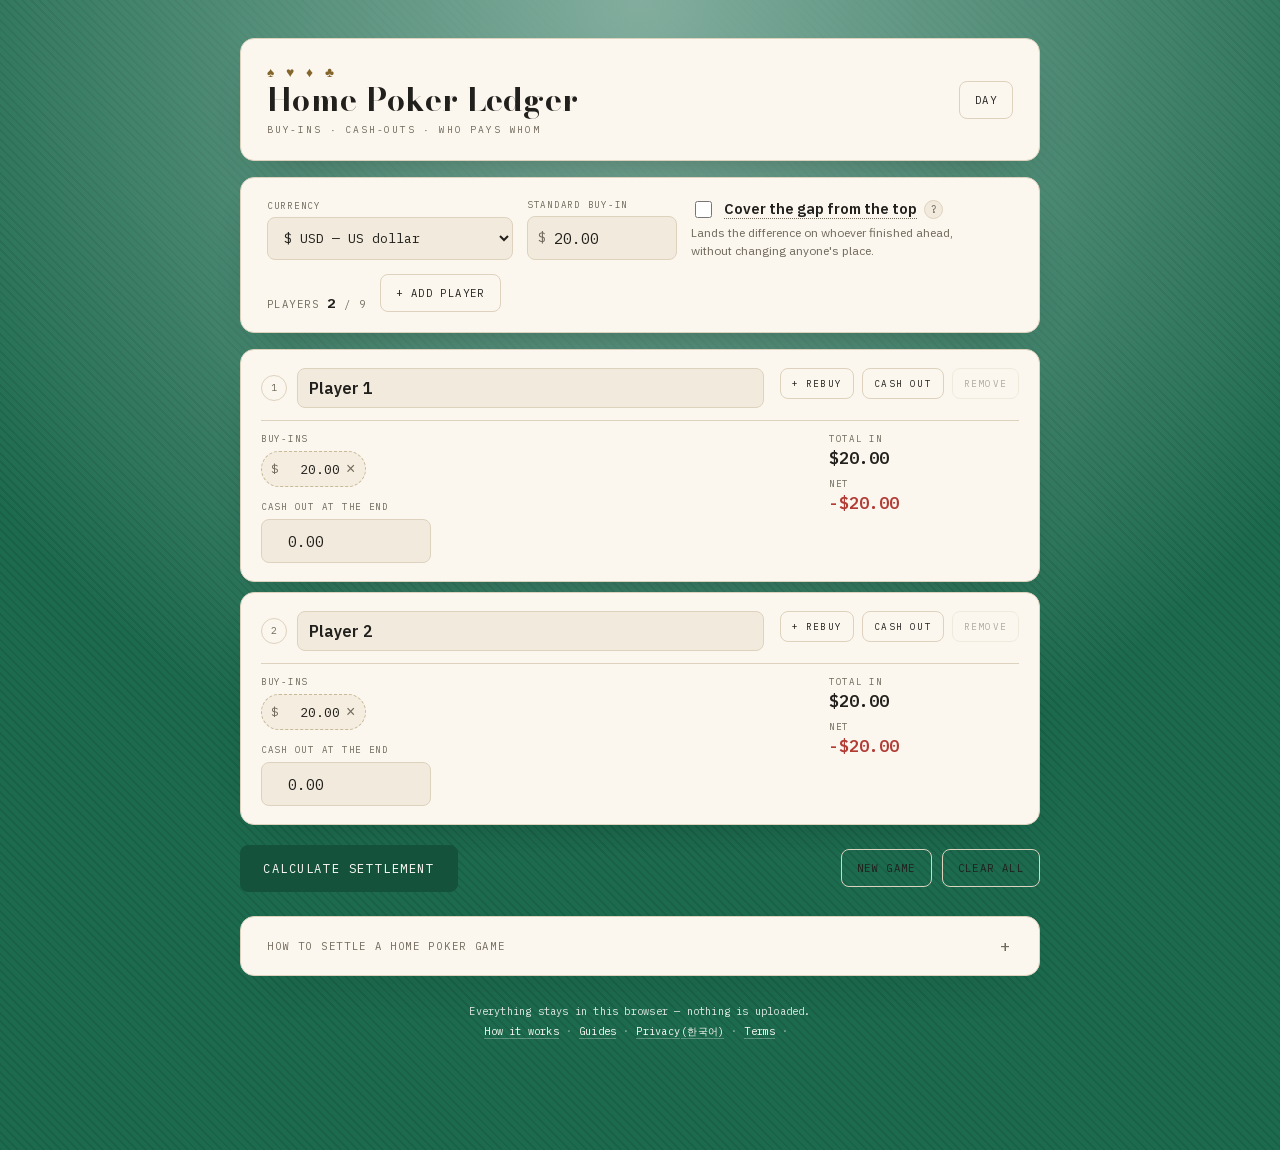
==== commit 626bd81a: "Add early cash-out, and fix a test suite that was validating a fossil THE FEATURE  The guides alread" ====
--- a/index.html
+++ b/index.html
@@ -17,11 +17,15 @@
 <meta name="apple-mobile-web-app-capable" content="yes">
 <meta name="apple-mobile-web-app-status-bar-style" content="black-translucent">
 <meta name="apple-mobile-web-app-title" content="Poker Ledger">
-<link rel="apple-touch-icon" href="data:image/svg+xml,%3Csvg xmlns='http://www.w3.org/2000/svg' viewBox='0 0 180 180'%3E%3Crect width='180' height='180' rx='40' fill='%2314523c'/%3E%3Cpath d='M90 34c-14 20-42 34-42 58a26 26 0 0 0 42 20 26 26 0 0 0 42-20c0-24-28-38-42-58z' fill='%23fcfaf5'/%3E%3Cpath d='M84 112c2 14-4 22-10 28h32c-6-6-12-14-10-28z' fill='%23fcfaf5'/%3E%3C/svg%3E">
 <link rel="preload" href="fonts/plex-sans-400-latin.woff2" as="font" type="font/woff2" crossorigin>
 <link rel="preload" href="fonts/bodoni-700-latin.woff2" as="font" type="font/woff2" crossorigin>
 <link rel="preload" href="fonts/plex-mono-400-latin.woff2" as="font" type="font/woff2" crossorigin>
-<link rel="icon" href="data:image/svg+xml,%3Csvg xmlns='http://www.w3.org/2000/svg' viewBox='0 0 180 180'%3E%3Crect width='180' height='180' rx='40' fill='%2314523c'/%3E%3Cpath d='M90 34c-14 20-42 34-42 58a26 26 0 0 0 42 20 26 26 0 0 0 42-20c0-24-28-38-42-58z' fill='%23fcfaf5'/%3E%3Cpath d='M84 112c2 14-4 22-10 28h32c-6-6-12-14-10-28z' fill='%23fcfaf5'/%3E%3C/svg%3E">
+<link rel="icon" href="/favicon.ico" sizes="32x32">
+<link rel="icon" type="image/png" sizes="48x48" href="favicon-48.png">
+<link rel="icon" type="image/png" sizes="96x96" href="favicon-96.png">
+<link rel="icon" type="image/png" sizes="192x192" href="favicon-192.png">
+<link rel="icon" type="image/svg+xml" href="icon.svg">
+<link rel="apple-touch-icon" sizes="192x192" href="favicon-192.png">
 <link rel="manifest" href="manifest.webmanifest">
 <link rel="canonical" href="https://homepokerledger.com/">
 <meta property="og:type" content="website">
@@ -595,6 +599,25 @@
   .chip .x:hover{ color:var(--loss); }
   .chip .x:focus-visible{ outline:2px solid var(--gold); outline-offset:-2px; }
   .chip.bad{ border-color:var(--loss); border-style:solid; }
+
+  /* A seat someone has cashed out of. Deliberately not dimmed — the numbers on it
+     are the ones you are about to settle from and must stay perfectly legible. It
+     recedes by going quieter in the frame, not by losing contrast. */
+  .seat.settled{ border-color:var(--win); background:var(--ok-bg); }
+  .seat.settled .chips{ opacity:.72; }
+  .seat.settled input[readonly]{ background:transparent; border-style:dashed; cursor:default; }
+  .settled-tag{
+    font-family:var(--mono);
+    font-size:.54rem;
+    letter-spacing:.17em;
+    text-transform:uppercase;
+    color:var(--win);
+    border:1px solid var(--win);
+    border-radius:99px;
+    padding:2px 7px;
+    margin-left:8px;
+    white-space:nowrap;
+  }
   .no-chips{
     font-family:var(--mono);
     font-size:.68rem;
@@ -1216,7 +1239,7 @@
     try{
       localStorage.setItem(KEY, JSON.stringify({
         players: state.players.map(function(p){
-          return { name:p.name, buyIns:p.buyIns.slice(), cashOut:p.cashOut };
+          return { name:p.name, buyIns:p.buyIns.slice(), cashOut:p.cashOut, done:p.done === true };
         }),
         defaultBuyIn: state.defaultBuyIn,
         currency: state.currency,
@@ -1247,7 +1270,8 @@
           /* localStorage is editable by hand, so treat it as untrusted input and
              apply the same bounds as the keyboard does. */
           buyIns: (Array.isArray(p.buyIns) ? p.buyIns : []).slice(0, MAX_BUYINS).map(clampUnits),
-          cashOut: clampUnits(p.cashOut)
+          cashOut: clampUnits(p.cashOut),
+          done: p.done === true
         };
       });
       return true;
@@ -1331,7 +1355,7 @@
 
   /* ---------- player helpers ---------- */
   function makePlayer(i){
-    return { name:"Player " + (i + 1), buyIns:[state.defaultBuyIn], cashOut:0 };
+    return { name:"Player " + (i + 1), buyIns:[state.defaultBuyIn], cashOut:0, done:false };
   }
   /* True while nothing has actually been entered: every seat still holds exactly one
      buy-in at the standard amount and nobody has cashed out. Switching currency is
@@ -1341,7 +1365,8 @@
     return state.players.every(function(p){
       return p.buyIns.length === 1 &&
              p.buyIns[0] === state.defaultBuyIn &&
-             (p.cashOut === 0 || p.cashOut === "");
+             (p.cashOut === 0 || p.cashOut === "") &&
+             p.done !== true;
     });
   }
   function totalIn(p){
@@ -1467,6 +1492,10 @@
     return { transfers:transfers, unpaid:unpaid, unowed:unowed };
   }
 
+  function joinNames(names){
+    if(names.length === 1) return names[0];
+    return names.slice(0, -1).join(", ") + " and " + names[names.length - 1];
+  }
   function listNames(arr){
     var names = arr.map(function(x){ return x.name + " (" + fmt(x.amt) + ")"; });
     if(names.length === 1) return names[0];
@@ -1499,10 +1528,11 @@
   }
 
   function renderSeat(p, idx){
-    var seat = el("section", "seat");
+    var seat = el("section", "seat" + (p.done ? " settled" : ""));
 
     var head = el("div", "seat-head");
     head.appendChild(el("span", "seat-no", String(idx + 1)));
+    if(p.done) head.appendChild(el("span", "settled-tag", "cashed out"));
     var name = el("input");
     name.type = "text";
     name.value = p.name;
@@ -1518,6 +1548,8 @@
     var tools = el("div", "seat-tools");
     var rebuy = el("button", "btn tiny", "+ Rebuy");
     rebuy.type = "button";
+    rebuy.disabled = p.done === true;
+    if(rebuy.disabled) rebuy.title = "This player has cashed out. Reopen them to add a buy-in.";
     rebuy.addEventListener("click", function(){
       if(p.buyIns.length >= MAX_BUYINS){
         showNotice("That's " + MAX_BUYINS + " buy-ins for one player. Edit an amount instead.");
@@ -1530,6 +1562,24 @@
       if(chips.length) chips[chips.length - 1].focus();
     });
     tools.appendChild(rebuy);
+
+    /* A player who leaves at 11pm is one of the two commonest causes of a count that
+       will not reconcile: they take their money and their chips go back in the tray
+       before anyone writes the number down. Marking them cashed out locks the figure
+       in place and makes it obvious at a glance who is still playing. */
+    var done = el("button", "btn tiny" + (p.done ? " ghost" : ""), p.done ? "Reopen" : "Cash out");
+    done.type = "button";
+    done.title = p.done
+      ? "Put this player back in the game"
+      : "Record their final count and lock it";
+    done.setAttribute("aria-pressed", p.done ? "true" : "false");
+    done.addEventListener("click", function(){
+      p.done = !p.done;
+      save();
+      render();
+      hideResult();
+    });
+    tools.appendChild(done);
 
     var remove = el("button", "btn tiny ghost", "Remove");
     remove.type = "button";
@@ -1573,6 +1623,10 @@
     cash.inputMode = cur().dec === 0 ? "numeric" : "decimal";
     cash.value = toInput(p.cashOut);
     cash.setAttribute("aria-label", "Cash out for player " + (idx + 1));
+    if(p.done){
+      cash.readOnly = true;
+      cash.title = "Locked. Press Reopen to change it.";
+    }
     cash.addEventListener("input", function(){
       var c = parseMoney(cash.value);
       cash.classList.toggle("bad", c === null);
@@ -1661,6 +1715,22 @@
   /* ---------- calculate ---------- */
   function calculate(){
     var players = state.players;
+
+    /* "Settling before everyone is counted" is mistake number two in the guide: money
+       moves, then the last stack comes in and the total does not reconcile, so now you
+       are unwinding payments as well as hunting an error.
+
+       Only warn when the feature is actually in use. Someone who never presses Cash out
+       gets no nagging; someone who marked five of six players gets told which one is
+       missing, which is exactly the moment the mistake happens. */
+    var settled = players.filter(function(p){ return p.done === true; });
+    if(settled.length > 0 && settled.length < players.length){
+      var waiting = players.filter(function(p){ return p.done !== true; })
+                           .map(function(p, i){ return p.name || "Player " + (i + 1); });
+      showNotice("Still to cash out: " + joinNames(waiting) +
+                 ". Settling before everyone is counted is how payments get unwound.");
+    }
+
     var potIn = 0, potOut = 0;
     players.forEach(function(p){ potIn += totalIn(p); potOut += p.cashOut; });
     var diff = potOut - potIn;
